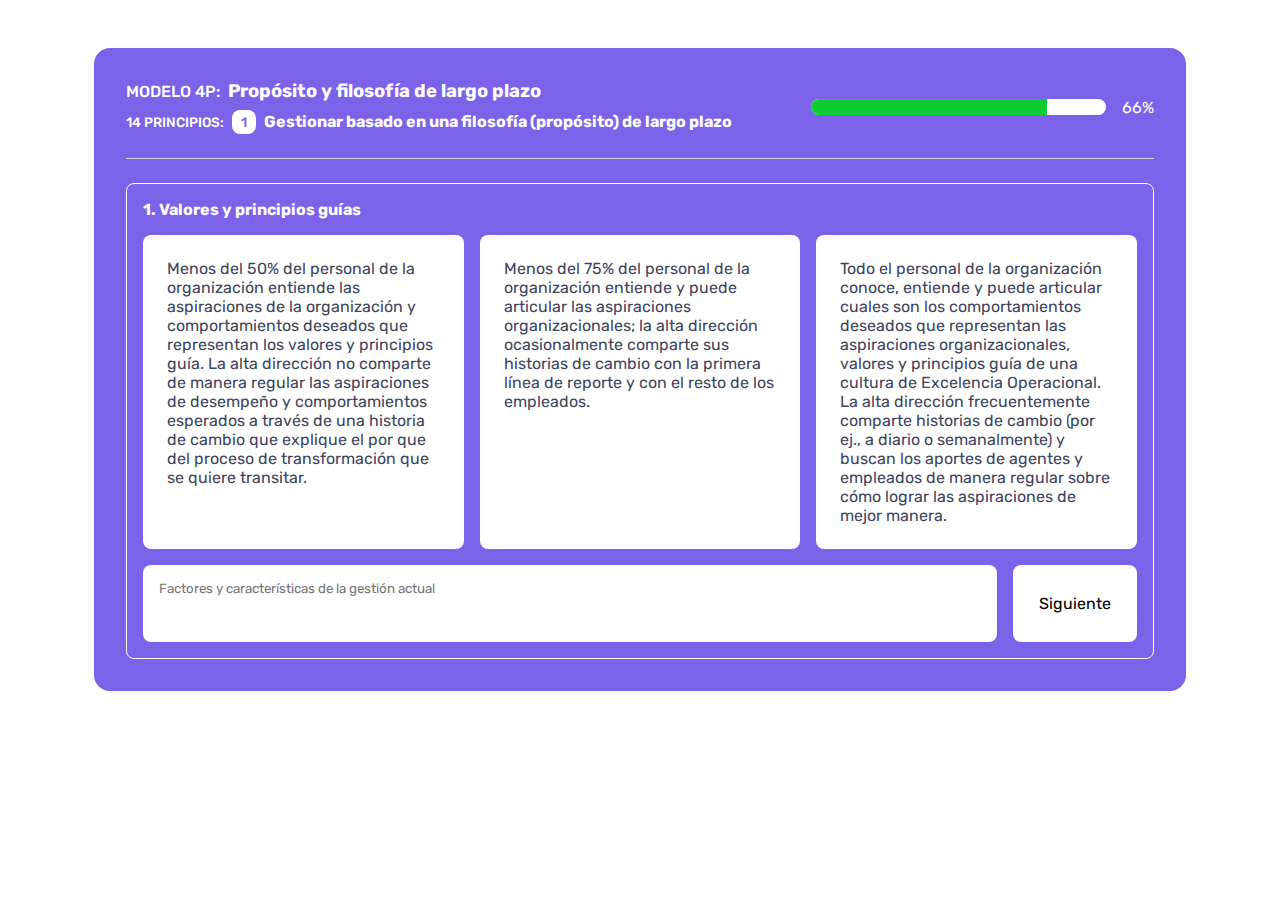
==== index-2.html @ a4218601 "Agregado de colores y glassmorphism" ====
<!DOCTYPE html>
<html lang="es">
<head>
    <meta charset="UTF-8">
    <meta http-equiv="X-UA-Compatible" content="IE=edge">
    <meta name="viewport" content="width=device-width, initial-scale=1.0">
    <title>Formulario</title>
    <link rel="stylesheet" href="./css/main-2.css">
</head>
<body>

    <div class="container">
        <form class="form modelo-1">

            <div class="form-header">
                <div class="form-header-data">
                    <h2 class="modelo">MODELO 4P: <span class="modelo-titulo" id="modelo-1">Propósito y filosofía de largo plazo</span>
                    </h2>
                    <h3 class="principios">
                        14 PRINCIPIOS:
                        <span class="principios-numero">1</span>
                        <span class="principios-titulo">Gestionar basado en una filosofía (propósito) de largo plazo</span>
                    </h3>
                </div>
                <div class="form-header-percentage">
                    <div class="percentage-container">
                        <div class="percentage-bar"></div>
                    </div>
                    <p class="percentage-number">66%</p>
                </div>
            </div>
            <div class="form-body">
                <div class="step">
                    <div class="tema">
                        <h4>1. Valores y principios guías</h4>
                        <div class="comportamientos">
                            <input type="radio" id="valores-y-principios-guias-1" name="valores-y-principios-guias" class="rojo">
                            <label for="valores-y-principios-guias-1">Menos del 50% del personal de la organización entiende las aspiraciones de la organización y comportamientos deseados que representan los valores y principios guía.  La alta dirección no comparte de manera regular las aspiraciones de desempeño y comportamientos esperados a través de una historia de cambio que explique el por que del proceso de transformación que se quiere transitar.</label>
                            <input type="radio" id="valores-y-principios-guias-2" name="valores-y-principios-guias" class="amarillo">
                            <label for="valores-y-principios-guias-2">Menos del 75% del personal de la organización entiende y puede articular las aspiraciones organizacionales; la alta dirección ocasionalmente comparte sus historias de cambio con la primera línea de reporte y con el resto de los empleados.</label>
                            <input type="radio" id="valores-y-principios-guias-3" name="valores-y-principios-guias" class="verde">
                            <label for="valores-y-principios-guias-3">Todo el personal de la organización conoce, entiende y puede articular cuales son los comportamientos deseados que representan las aspiraciones organizacionales, valores y principios guía de una cultura de Excelencia Operacional. La alta dirección frecuentemente comparte historias de cambio (por ej., a diario o semanalmente) y buscan los aportes de agentes y empleados de manera regular sobre cómo lograr las aspiraciones de mejor manera.</label>
                        </div>
                        <div class="comportamientos-2">
                            <textarea name="valores-y-principios-guias-comentario" rows="3" placeholder="Factores y características de la gestión actual"></textarea>
                            <button class="next-step">Siguiente</button>
                        </div>
                    </div>
                </div>
            </div>
        </form>
    </div>

    
    <script src="./js/main.js"></script>
</body>
</html>
---- css/main-2.css ----
@import url('https://fonts.googleapis.com/css2?family=Rubik:wght@300;400;500;600;700;800;900&display=swap');

:root {
    --clr-bg: #ecf2f7;
    
    --clr-light: #fefdff;
    --clr-white: #ffffff;

    --clr-gray: #a0aec0;
    
    --clr-dark: #3e455d;
    --clr-black: #000000;

    --clr-percentage: #0dcd33;

    --clr-modelo-1: #7c62e8;

    --clr-green: #25cd89;
    --clr-yellow: #ead365;
    --clr-red: #e04d4d;
}

* {
    margin: 0;
    padding: 0;
    box-sizing: border-box;
    font-family: 'Rubik', sans-serif;
}

h1, h2, h3, h4, h5, h6, p {
    color: var(--clr-dark);
}

body {
    background-color: var(--clr-white);
    padding-block: 3rem;
}

.container {
    max-width: 1140px;
    padding-inline: 1.5rem;
    margin: 0 auto;
}

.form.modelo-1 {
    --clr-modelo: var(--clr-modelo-1);
    --clr-text: var(--clr-light);
    --clr-gray: #d4d4d4;
}

.form {
    background-color: var(--clr-bg);
    background-color: var(--clr-modelo);
    padding: 2rem;
    border-radius: 1rem;
}

.form h1, .form h2, .form h3, .form h4, .form h5, .form h6, .form p {
    color: var(--clr-text);
}

.form-header {
    display: grid;
    grid-template-columns: 2fr 1fr;
    border-bottom: 1px solid var(--clr-gray);
    padding-bottom: 1.5rem;
    margin-bottom: 1.5rem;
}

.modelo {
    font-size: 1rem;
    font-weight: 500;
    display: flex;
    flex-wrap: wrap;
    align-items: baseline;
    gap: .5rem;
    margin-bottom: .5rem;
}

.modelo-titulo {
    font-weight: 700;
    color: var(--clr-text);
    font-size: 1.15rem;
}

.principios {
    font-size: .85rem;
    font-weight: 500;
    display: flex;
    flex-wrap: wrap;
    align-items: baseline;
    gap: .5rem;
}

.principios-numero {
    width: 1.5rem;
    height: 1.5rem;
    display: flex;
    justify-content: center;
    align-items: center;
    background-color: var(--clr-white);
    color: var(--clr-modelo);
    border-radius: .5rem;
}

.principios-titulo {
    font-weight: 700;
    color: var(--clr-text);
    font-size: 1rem;
}

.form-header-percentage {
    display: flex;
    align-items: center;
    gap: 1rem;
}

.percentage-container {
    height: 1rem;
    background-color: var(--clr-light);
    flex-grow: 1;
    border-radius: 100vmax;
    overflow: hidden;
}

.percentage-bar {
    width: 80%;
    height: 100%;
    background-color: var(--clr-percentage);
    transition: .2s;
    transition-timing-function: ease-in;
}

.comportamientos {
    display: grid;
    grid-template-columns: repeat(3, 1fr);
    gap: 1rem;
}

.comportamientos > input[type=radio] {
    position: absolute;
    width: 0;
    height: 0;
    opacity: 0;
    overflow: hidden;
    pointer-events: none;
}

.comportamientos > input[type=radio] + label {
    padding: 1.5rem;
    background-color: var(--clr-white);
    border-radius: .5rem;
    cursor: pointer;
    color: var(--clr-dark);
    transition: .2s;
}

.comportamientos > input[type=radio] + label:hover {
    padding: 1.5rem;
    background-color: var(--clr-gray);
    cursor: pointer;
}

.comportamientos > input[type=radio].rojo:checked + label {
    background-color: var(--clr-red);
}

.comportamientos > input[type=radio].amarillo:checked + label {
    background-color: var(--clr-yellow);
}

.comportamientos > input[type=radio].verde:checked + label {
    background-color: var(--clr-green);
}

.tema {
    display: flex;
    flex-direction: column;
    gap: 1rem;
    padding: 1rem;
    border: 1px solid var(--clr-text);
    border-radius: .5rem;
    color: var(--clr-bg);
}

.tema textarea {
    background-color: var(--clr-white);
    border: 0;
    border-radius: .5rem;
    color: var(--clr-black);
    padding: 1rem;
    resize: none;
    flex-grow: 1;
}

.tema textarea:focus {
    outline: 0;
}

.tema textarea::placeholder {
    transition: .2s;
}

.tema textarea:focus::placeholder {
    opacity: .3;
}

.comportamientos-2 {
    display: flex;
    gap: 1rem;
}

.next-step {
    border: 0;
    padding: 0 1.5rem;
    border-radius: .5rem;
    font-size: 1rem;
    cursor: pointer;
    transition: .15s;
    background-color: var(--clr-white);
    border: 2px solid white;
}

.next-step:hover {
    background-color: var(--clr-modelo);
    color: var(--clr-white);
}
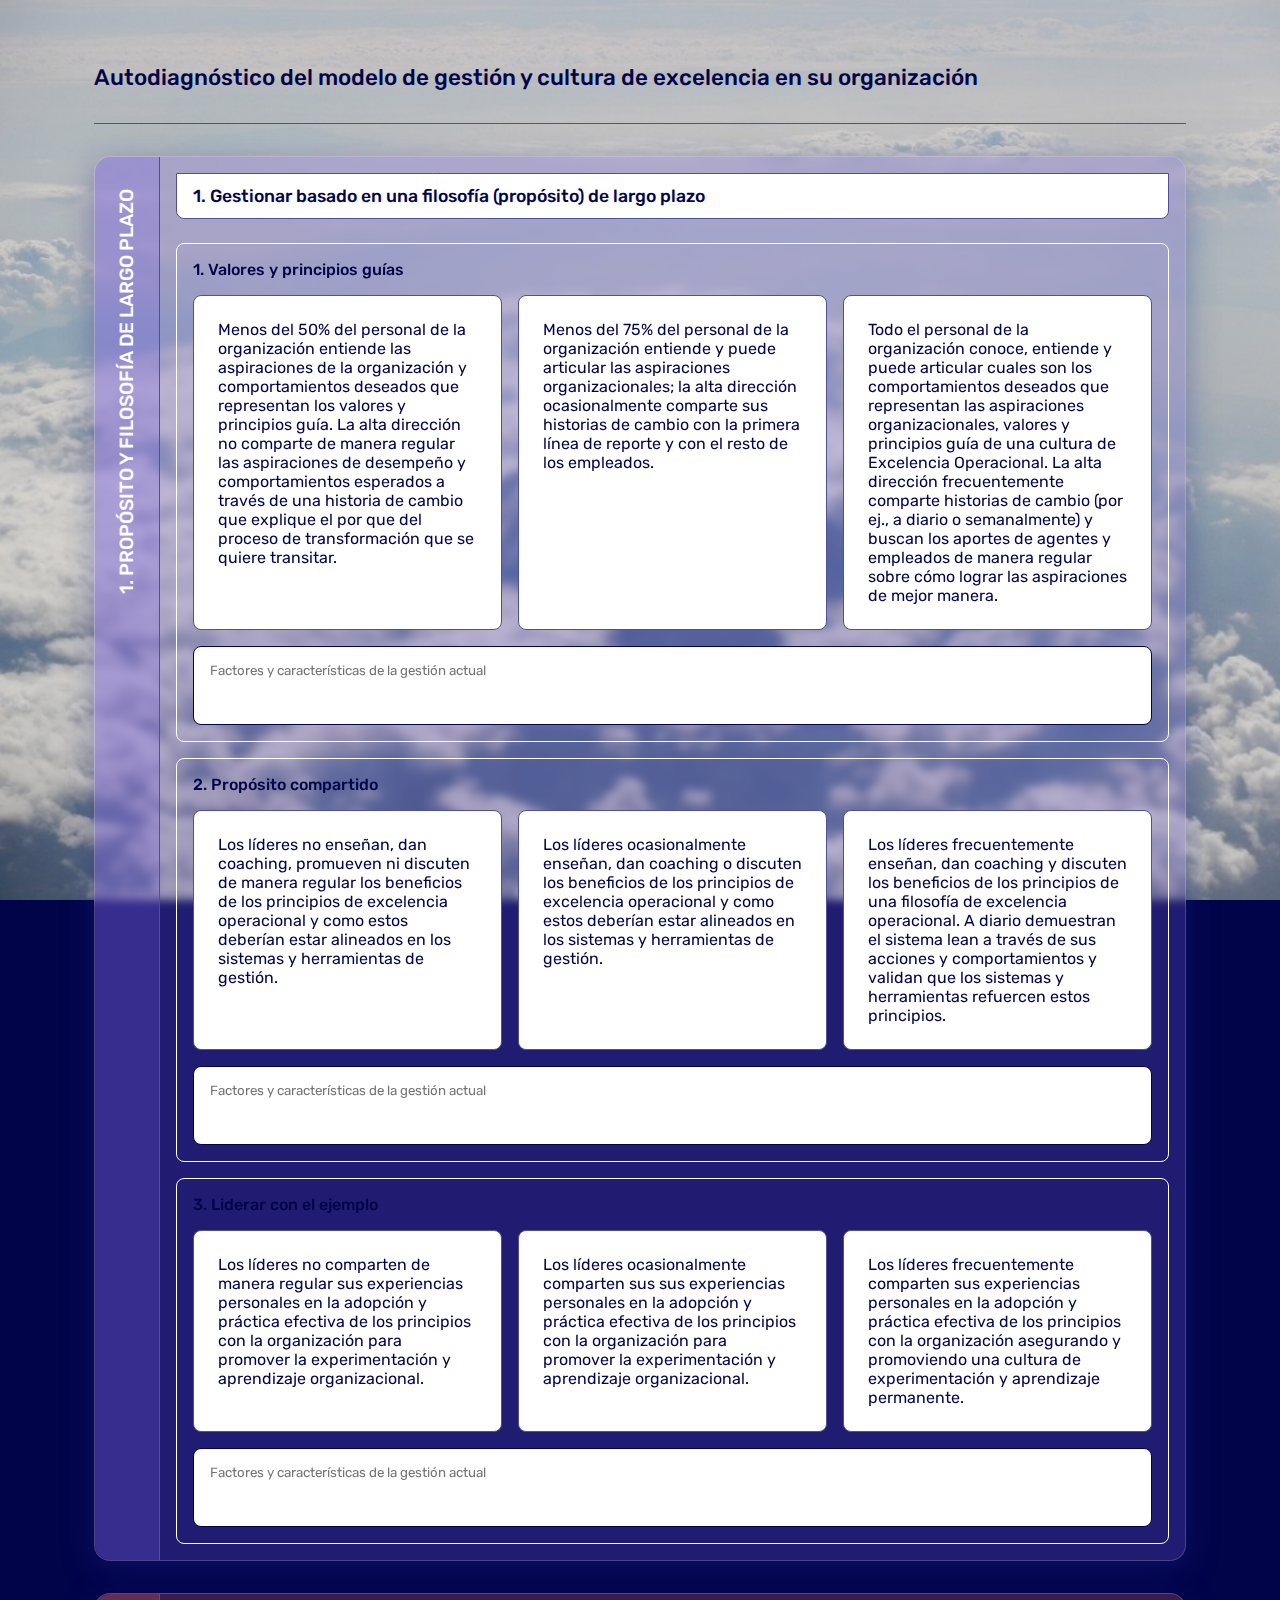
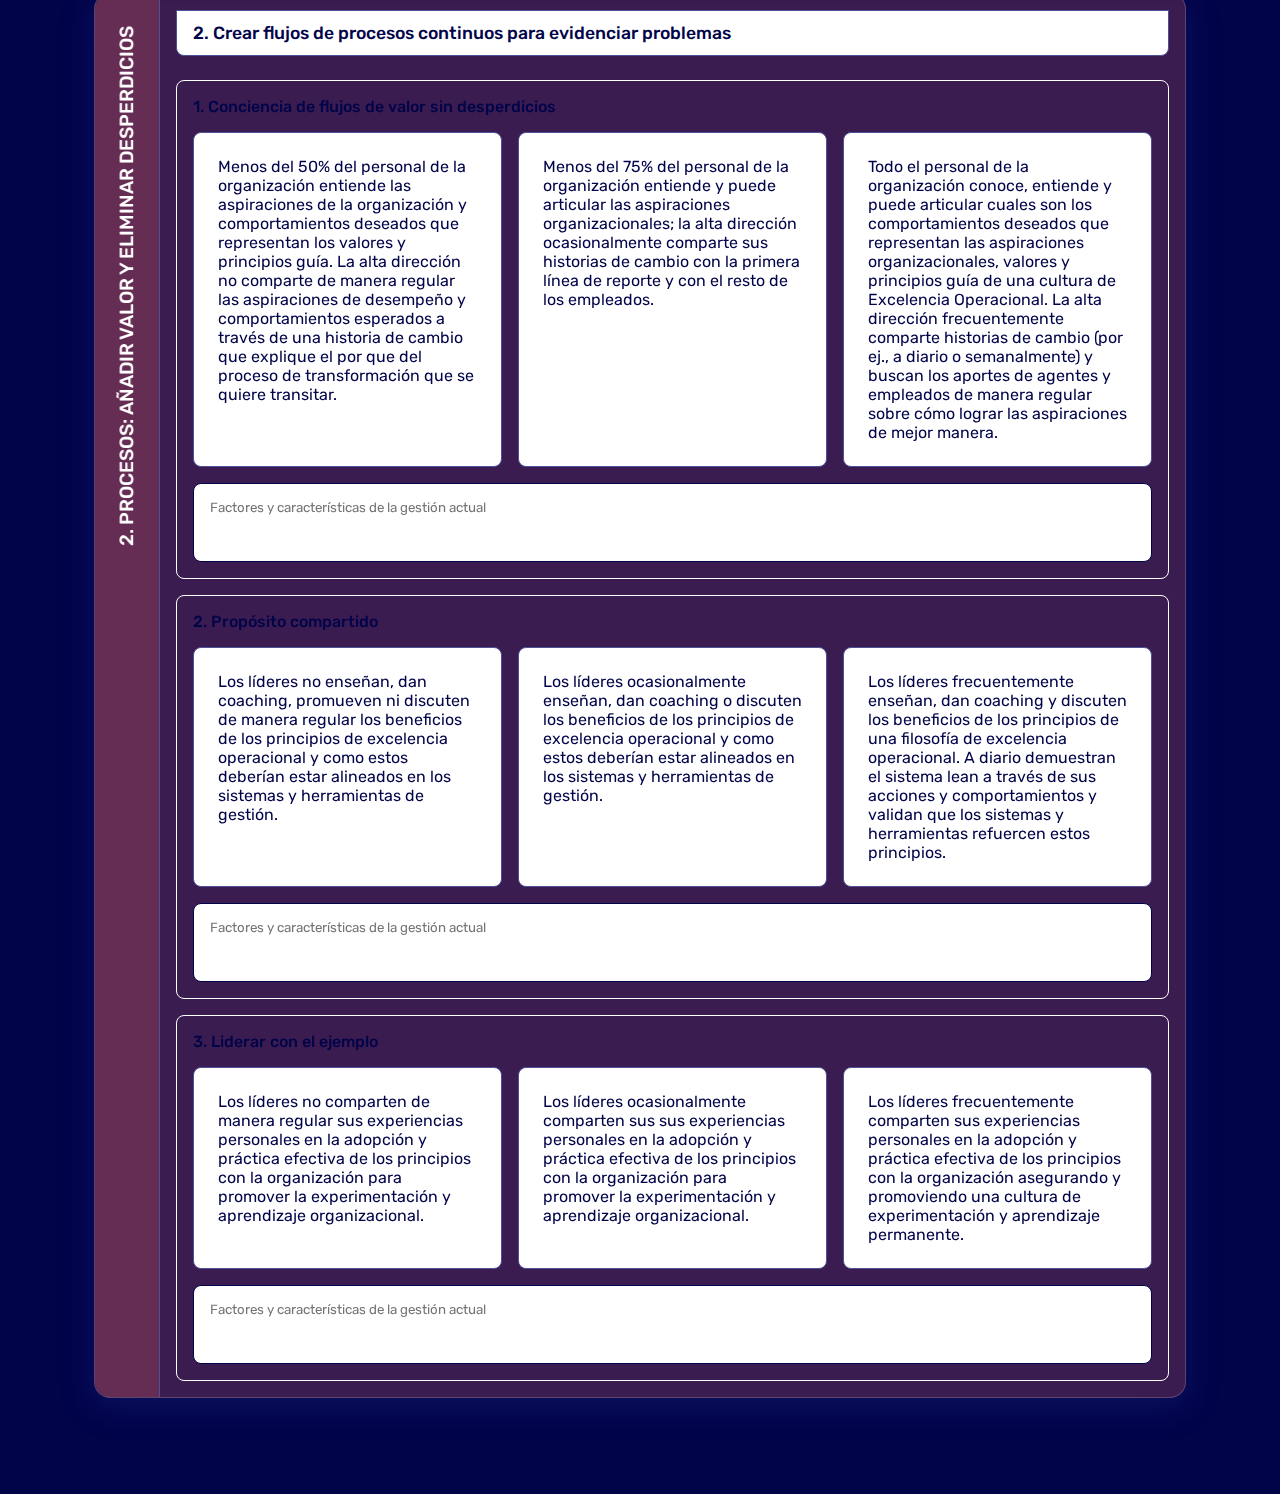
==== commit 1d5a41a7: "Agregado de nuevo HTML y CSS para ver cambios" ====
--- a/index-2.html
+++ b/index-2.html
@@ -10,45 +10,117 @@
 <body>
 
     <div class="container">
-        <form class="form modelo-1">
+        <header class="header">
+            <h1 class="title">Autodiagnóstico del modelo de gestión y cultura de excelencia en su organización</h1>
+        </header>
+        <main>
+            <form class="form" method="post">
 
-            <div class="form-header">
-                <div class="form-header-data">
-                    <h2 class="modelo">MODELO 4P: <span class="modelo-titulo" id="modelo-1">Propósito y filosofía de largo plazo</span>
-                    </h2>
-                    <h3 class="principios">
-                        14 PRINCIPIOS:
-                        <span class="principios-numero">1</span>
-                        <span class="principios-titulo">Gestionar basado en una filosofía (propósito) de largo plazo</span>
-                    </h3>
-                </div>
-                <div class="form-header-percentage">
-                    <div class="percentage-container">
-                        <div class="percentage-bar"></div>
+                <div class="steps-group modelo-1">
+
+                    <div class="modelo">
+                        <h2>1. Propósito y filosofía de largo plazo</h2>
                     </div>
-                    <p class="percentage-number">66%</p>
-                </div>
-            </div>
-            <div class="form-body">
-                <div class="step">
-                    <div class="tema">
-                        <h4>1. Valores y principios guías</h4>
-                        <div class="comportamientos">
-                            <input type="radio" id="valores-y-principios-guias-1" name="valores-y-principios-guias" class="rojo">
-                            <label for="valores-y-principios-guias-1">Menos del 50% del personal de la organización entiende las aspiraciones de la organización y comportamientos deseados que representan los valores y principios guía.  La alta dirección no comparte de manera regular las aspiraciones de desempeño y comportamientos esperados a través de una historia de cambio que explique el por que del proceso de transformación que se quiere transitar.</label>
-                            <input type="radio" id="valores-y-principios-guias-2" name="valores-y-principios-guias" class="amarillo">
-                            <label for="valores-y-principios-guias-2">Menos del 75% del personal de la organización entiende y puede articular las aspiraciones organizacionales; la alta dirección ocasionalmente comparte sus historias de cambio con la primera línea de reporte y con el resto de los empleados.</label>
-                            <input type="radio" id="valores-y-principios-guias-3" name="valores-y-principios-guias" class="verde">
-                            <label for="valores-y-principios-guias-3">Todo el personal de la organización conoce, entiende y puede articular cuales son los comportamientos deseados que representan las aspiraciones organizacionales, valores y principios guía de una cultura de Excelencia Operacional. La alta dirección frecuentemente comparte historias de cambio (por ej., a diario o semanalmente) y buscan los aportes de agentes y empleados de manera regular sobre cómo lograr las aspiraciones de mejor manera.</label>
+                    <div class="steps-group-body">
+                        <div class="principio">
+                            <h3>1. Gestionar basado en una filosofía (propósito) de largo plazo</h3>
                         </div>
-                        <div class="comportamientos-2">
-                            <textarea name="valores-y-principios-guias-comentario" rows="3" placeholder="Factores y características de la gestión actual"></textarea>
-                            <button class="next-step">Siguiente</button>
+                        <div class="temas">
+                            <div class="tema">
+                                <h4>1. Valores y principios guías</h4>
+                                <div class="comportamientos">
+                                    <input type="radio" id="valores-y-principios-guias-1" name="valores-y-principios-guias" class="rojo">
+                                    <label for="valores-y-principios-guias-1">Menos del 50% del personal de la organización entiende las aspiraciones de la organización y comportamientos deseados que representan los valores y principios guía.  La alta dirección no comparte de manera regular las aspiraciones de desempeño y comportamientos esperados a través de una historia de cambio que explique el por que del proceso de transformación que se quiere transitar.</label>
+                                    <input type="radio" id="valores-y-principios-guias-2" name="valores-y-principios-guias" class="amarillo">
+                                    <label for="valores-y-principios-guias-2">Menos del 75% del personal de la organización entiende y puede articular las aspiraciones organizacionales; la alta dirección ocasionalmente comparte sus historias de cambio con la primera línea de reporte y con el resto de los empleados.</label>
+                                    <input type="radio" id="valores-y-principios-guias-3" name="valores-y-principios-guias" class="verde">
+                                    <label for="valores-y-principios-guias-3">Todo el personal de la organización conoce, entiende y puede articular cuales son los comportamientos deseados que representan las aspiraciones organizacionales, valores y principios guía de una cultura de Excelencia Operacional. La alta dirección frecuentemente comparte historias de cambio (por ej., a diario o semanalmente) y buscan los aportes de agentes y empleados de manera regular sobre cómo lograr las aspiraciones de mejor manera.</label>
+                                </div>
+                                <textarea name="valores-y-principios-guias-comentario" rows="3" placeholder="Factores y características de la gestión actual"></textarea>
+                            </div>
+                            <div class="tema">
+                                <h4>2. Propósito compartido</h4>
+                                <div class="comportamientos">
+                                    <input type="radio" id="proposito-compartido-1" name="proposito-compartido" class="rojo">
+                                    <label for="proposito-compartido-1">Los líderes no enseñan, dan coaching, promueven ni discuten de manera regular los beneficios de los principios de excelencia operacional y como estos deberían estar alineados en los sistemas y herramientas de gestión.</label>
+                                    <input type="radio" id="proposito-compartido-2" name="proposito-compartido" class="amarillo">
+                                    <label for="proposito-compartido-2">Los líderes ocasionalmente enseñan, dan coaching o discuten los beneficios de los principios de excelencia operacional y como estos deberían estar alineados en los sistemas y herramientas de gestión.</label>
+                                    <input type="radio" id="proposito-compartido-3" name="proposito-compartido" class="verde">
+                                    <label for="proposito-compartido-3">Los líderes frecuentemente enseñan, dan coaching y discuten los beneficios de los principios de una filosofía de excelencia operacional.  A diario demuestran el sistema lean a través de sus acciones y comportamientos y validan que los sistemas y herramientas refuercen estos principios.</label>
+                                </div>
+                                <textarea name="proposito-compartido-comentario" rows="3" placeholder="Factores y características de la gestión actual"></textarea>
+                            </div>
+                            <div class="tema">
+                                <h4>3. Liderar con el ejemplo</h4>
+                                <div class="comportamientos">
+                                    <input type="radio" id="liderar-con-el-ejemplo-1" name="liderar-con-el-ejemplo" class="rojo">
+                                    <label for="liderar-con-el-ejemplo-1">Los líderes no comparten de manera regular sus experiencias personales en la adopción y práctica efectiva de los principios con la organización para promover la experimentación y aprendizaje organizacional.</label>
+                                    <input type="radio" id="liderar-con-el-ejemplo-2" name="liderar-con-el-ejemplo" class="amarillo">
+                                    <label for="liderar-con-el-ejemplo-2">Los líderes ocasionalmente comparten sus sus experiencias personales en la adopción y práctica efectiva de los principios con la organización para promover la experimentación y aprendizaje organizacional.</label>
+                                    <input type="radio" id="liderar-con-el-ejemplo-3" name="liderar-con-el-ejemplo" class="verde">
+                                    <label for="liderar-con-el-ejemplo-3">Los líderes frecuentemente comparten sus experiencias personales en la adopción y práctica efectiva de los principios con la organización asegurando y promoviendo una cultura de experimentación y aprendizaje permanente.</label>
+                                </div>
+                                <textarea name="liderar-con-el-ejemplo-comentario" rows="3" placeholder="Factores y características de la gestión actual"></textarea>
+                            </div>
                         </div>
                     </div>
+
                 </div>
-            </div>
-        </form>
+
+                <!-- MODELO 2 -->
+                <div class="steps-group modelo-2">
+
+                    <div class="modelo">
+                        <h2>2. Procesos: añadir valor y eliminar desperdicios</h2>
+                    </div>
+                    <div class="steps-group-body">
+                        <div class="principio">
+                            <h3>2. Crear flujos de procesos continuos para evidenciar problemas</h3>
+                        </div>
+                        <div class="temas">
+                            <div class="tema">
+                                <h4>1. Conciencia de flujos de valor sin desperdicios</h4>
+                                <div class="comportamientos">
+                                    <input type="radio" id="valores-y-principios-guias-1" name="valores-y-principios-guias" class="rojo">
+                                    <label for="valores-y-principios-guias-1">Menos del 50% del personal de la organización entiende las aspiraciones de la organización y comportamientos deseados que representan los valores y principios guía.  La alta dirección no comparte de manera regular las aspiraciones de desempeño y comportamientos esperados a través de una historia de cambio que explique el por que del proceso de transformación que se quiere transitar.</label>
+                                    <input type="radio" id="valores-y-principios-guias-2" name="valores-y-principios-guias" class="amarillo">
+                                    <label for="valores-y-principios-guias-2">Menos del 75% del personal de la organización entiende y puede articular las aspiraciones organizacionales; la alta dirección ocasionalmente comparte sus historias de cambio con la primera línea de reporte y con el resto de los empleados.</label>
+                                    <input type="radio" id="valores-y-principios-guias-3" name="valores-y-principios-guias" class="verde">
+                                    <label for="valores-y-principios-guias-3">Todo el personal de la organización conoce, entiende y puede articular cuales son los comportamientos deseados que representan las aspiraciones organizacionales, valores y principios guía de una cultura de Excelencia Operacional. La alta dirección frecuentemente comparte historias de cambio (por ej., a diario o semanalmente) y buscan los aportes de agentes y empleados de manera regular sobre cómo lograr las aspiraciones de mejor manera.</label>
+                                </div>
+                                <textarea name="valores-y-principios-guias-comentario" rows="3" placeholder="Factores y características de la gestión actual"></textarea>
+                            </div>
+                            <div class="tema">
+                                <h4>2. Propósito compartido</h4>
+                                <div class="comportamientos">
+                                    <input type="radio" id="proposito-compartido-1" name="proposito-compartido" class="rojo">
+                                    <label for="proposito-compartido-1">Los líderes no enseñan, dan coaching, promueven ni discuten de manera regular los beneficios de los principios de excelencia operacional y como estos deberían estar alineados en los sistemas y herramientas de gestión.</label>
+                                    <input type="radio" id="proposito-compartido-2" name="proposito-compartido" class="amarillo">
+                                    <label for="proposito-compartido-2">Los líderes ocasionalmente enseñan, dan coaching o discuten los beneficios de los principios de excelencia operacional y como estos deberían estar alineados en los sistemas y herramientas de gestión.</label>
+                                    <input type="radio" id="proposito-compartido-3" name="proposito-compartido" class="verde">
+                                    <label for="proposito-compartido-3">Los líderes frecuentemente enseñan, dan coaching y discuten los beneficios de los principios de una filosofía de excelencia operacional.  A diario demuestran el sistema lean a través de sus acciones y comportamientos y validan que los sistemas y herramientas refuercen estos principios.</label>
+                                </div>
+                                <textarea name="proposito-compartido-comentario" rows="3" placeholder="Factores y características de la gestión actual"></textarea>
+                            </div>
+                            <div class="tema">
+                                <h4>3. Liderar con el ejemplo</h4>
+                                <div class="comportamientos">
+                                    <input type="radio" id="liderar-con-el-ejemplo-1" name="liderar-con-el-ejemplo" class="rojo">
+                                    <label for="liderar-con-el-ejemplo-1">Los líderes no comparten de manera regular sus experiencias personales en la adopción y práctica efectiva de los principios con la organización para promover la experimentación y aprendizaje organizacional.</label>
+                                    <input type="radio" id="liderar-con-el-ejemplo-2" name="liderar-con-el-ejemplo" class="amarillo">
+                                    <label for="liderar-con-el-ejemplo-2">Los líderes ocasionalmente comparten sus sus experiencias personales en la adopción y práctica efectiva de los principios con la organización para promover la experimentación y aprendizaje organizacional.</label>
+                                    <input type="radio" id="liderar-con-el-ejemplo-3" name="liderar-con-el-ejemplo" class="verde">
+                                    <label for="liderar-con-el-ejemplo-3">Los líderes frecuentemente comparten sus experiencias personales en la adopción y práctica efectiva de los principios con la organización asegurando y promoviendo una cultura de experimentación y aprendizaje permanente.</label>
+                                </div>
+                                <textarea name="liderar-con-el-ejemplo-comentario" rows="3" placeholder="Factores y características de la gestión actual"></textarea>
+                            </div>
+                        </div>
+                    </div>
+
+                </div>
+
+            </form>
+        </main>
     </div>
 
     
--- a/css/main-2.css
+++ b/css/main-2.css
@@ -1,23 +1,22 @@
+@import url('https://fonts.googleapis.com/css2?family=Poppins:wght@300;400;500;600;700;800;900&display=swap');
 @import url('https://fonts.googleapis.com/css2?family=Rubik:wght@300;400;500;600;700;800;900&display=swap');
 
 :root {
-    --clr-bg: #ecf2f7;
-    
-    --clr-light: #fefdff;
-    --clr-white: #ffffff;
-
-    --clr-gray: #a0aec0;
-    
-    --clr-dark: #3e455d;
-    --clr-black: #000000;
-
-    --clr-percentage: #0dcd33;
-
-    --clr-modelo-1: #7c62e8;
+    --clr-bg: #02044a;
+    --clr-text: #fff;
+    --clr-white: #fff;
+    --clr-black: #02044a;
+    --clr-gray: #bfbfbf;
+    --clr-gray-sec: #4f5196;
 
     --clr-green: #25cd89;
     --clr-yellow: #ead365;
     --clr-red: #e04d4d;
+
+    --clr-modelo-1: rgba(125, 98, 232, 0.25);
+    --clr-modelo-2: rgba(232, 98, 98, 0.25);
+    --clr-modelo-3: rgba(232, 158, 98, 0.25);
+    --clr-modelo-4: rgba(152, 232, 98, 0.25);
 }
 
 * {
@@ -27,108 +26,159 @@
     font-family: 'Rubik', sans-serif;
 }
 
-h1, h2, h3, h4, h5, h6, p {
-    color: var(--clr-dark);
-}
-
 body {
-    background-color: var(--clr-white);
-    padding-block: 3rem;
+    background-color: var(--clr-bg);
+    color: var(--clr-text);
+    padding-block: 4rem;
+    background-image: url("../img/bg.jpg");
+    background-size: cover;
+    background-position: center;
+    background-attachment: fixed;
 }
 
 .container {
-    max-width: 1140px;
+    width: 1140px;
+    max-width: 100%;
     padding-inline: 1.5rem;
     margin: 0 auto;
 }
 
-.form.modelo-1 {
-    --clr-modelo: var(--clr-modelo-1);
-    --clr-text: var(--clr-light);
-    --clr-gray: #d4d4d4;
+.header {
+    padding-bottom: 2rem;
+    border-bottom: 1px solid var(--clr-gray-sec);
+}
+
+.title {
+    font-size: 1.4rem;
+    font-weight: 500;
+    color: var(--clr-black);
 }
 
 .form {
-    background-color: var(--clr-bg);
-    background-color: var(--clr-modelo);
-    padding: 2rem;
+    padding-block: 2rem;
+    display: flex;
+    flex-direction: column;
+    gap: 2rem;
+}
+
+.steps-group {
+    display: grid;
+    grid-template-columns: 4rem 1fr;
+    border: 1px solid var(--clr-gray-sec);
     border-radius: 1rem;
-}
-
-.form h1, .form h2, .form h3, .form h4, .form h5, .form h6, .form p {
-    color: var(--clr-text);
-}
-
-.form-header {
-    display: grid;
-    grid-template-columns: 2fr 1fr;
-    border-bottom: 1px solid var(--clr-gray);
-    padding-bottom: 1.5rem;
+    background: rgba( 255, 255, 255, 0.25 );
+    box-shadow: 0 8px 32px 0 rgba( 31, 38, 135, 0.37 );
+    backdrop-filter: blur( 4px );
+    -webkit-backdrop-filter: blur( 4px );
+    border: 1px solid rgba( 255, 255, 255, 0.18 );
+}
+
+.modelo-1 {
+    background-color: var(--clr-modelo-1);
+}
+
+.modelo-2 {
+    background-color: var(--clr-modelo-2);
+}
+
+.modelo-3 {
+    background-color: var(--clr-modelo-3);
+}
+
+.modelo-4 {
+    background-color: var(--clr-modelo-4);
+}
+
+.modelo {
+    display: flex;
+    align-items: start;
+    justify-content: center;
+    padding: 2rem 1rem;
+    background-color: var(--clr-white);
+    color: var(--clr-black);
+    border-radius: 1rem 0 0 1rem;
+}
+
+.modelo-1 .modelo {
+    background-color: var(--clr-modelo-1);
+    color: var(--clr-white);
+}
+
+.modelo-2 .modelo {
+    background-color: var(--clr-modelo-2);
+    color: var(--clr-white);
+}
+
+.modelo-3 .modelo {
+    background-color: var(--clr-modelo-3);
+    color: var(--clr-white);
+}
+
+.modelo-4 .modelo {
+    background-color: var(--clr-modelo-4);
+    color: var(--clr-white);
+}
+
+.modelo h2 {
+    font-weight: 500;
+    font-size: 1.2rem;
+    writing-mode: vertical-lr;
+    transform: rotateZ(180deg);
+    line-height: 1;
+    position: sticky;
+    top: 2rem;
+    text-transform: uppercase;
+}
+
+.steps-group-body {
+    padding: 1rem;
+    border-left: 1px solid var(--clr-gray-sec);
+}
+
+
+.principio {
+    position: sticky;
+    top: 0;
+    padding: .75rem 1rem;
+    border-radius: 0 0 .5rem .5rem;
     margin-bottom: 1.5rem;
-}
-
-.modelo {
+    border: 1px solid var(--clr-gray-sec);
+    background-color: var(--clr-white);
+    color: var(--clr-black);
+}
+
+/* .principio {
+    background: rgba( 255, 255, 255, 0.25 );
+    box-shadow: 0 8px 32px 0 rgba( 31, 38, 135, 0.37 );
+    backdrop-filter: blur( 4px );
+    -webkit-backdrop-filter: blur( 4px );
+    border: 1px solid rgba( 255, 255, 255, 0.18 );
+} */
+
+.principio h3 {
+    font-weight: 500;
+    font-size: 1.1rem;
+}
+
+.temas {
+    display: flex;
+    flex-direction: column;
+    gap: 1rem;
+}
+
+.tema {
+    display: flex;
+    flex-direction: column;
+    gap: 1rem;
+    padding: 1rem;
+    border: 1px solid var(--clr-text);
+    border-radius: .5rem;
+    color: var(--clr-bg);
+}
+
+.tema h4 {
     font-size: 1rem;
     font-weight: 500;
-    display: flex;
-    flex-wrap: wrap;
-    align-items: baseline;
-    gap: .5rem;
-    margin-bottom: .5rem;
-}
-
-.modelo-titulo {
-    font-weight: 700;
-    color: var(--clr-text);
-    font-size: 1.15rem;
-}
-
-.principios {
-    font-size: .85rem;
-    font-weight: 500;
-    display: flex;
-    flex-wrap: wrap;
-    align-items: baseline;
-    gap: .5rem;
-}
-
-.principios-numero {
-    width: 1.5rem;
-    height: 1.5rem;
-    display: flex;
-    justify-content: center;
-    align-items: center;
-    background-color: var(--clr-white);
-    color: var(--clr-modelo);
-    border-radius: .5rem;
-}
-
-.principios-titulo {
-    font-weight: 700;
-    color: var(--clr-text);
-    font-size: 1rem;
-}
-
-.form-header-percentage {
-    display: flex;
-    align-items: center;
-    gap: 1rem;
-}
-
-.percentage-container {
-    height: 1rem;
-    background-color: var(--clr-light);
-    flex-grow: 1;
-    border-radius: 100vmax;
-    overflow: hidden;
-}
-
-.percentage-bar {
-    width: 80%;
-    height: 100%;
-    background-color: var(--clr-percentage);
-    transition: .2s;
-    transition-timing-function: ease-in;
 }
 
 .comportamientos {
@@ -148,80 +198,67 @@
 
 .comportamientos > input[type=radio] + label {
     padding: 1.5rem;
-    background-color: var(--clr-white);
+    border: 1px solid var(--clr-gray-sec);
     border-radius: .5rem;
     cursor: pointer;
-    color: var(--clr-dark);
+    background-color: var(--clr-white);
     transition: .2s;
 }
 
 .comportamientos > input[type=radio] + label:hover {
     padding: 1.5rem;
+    border: 1px solid var(--clr-gray);
     background-color: var(--clr-gray);
     cursor: pointer;
 }
 
 .comportamientos > input[type=radio].rojo:checked + label {
     background-color: var(--clr-red);
+    border-color: var(--clr-red);
 }
 
 .comportamientos > input[type=radio].amarillo:checked + label {
     background-color: var(--clr-yellow);
+    border-color: var(--clr-yellow);
 }
 
 .comportamientos > input[type=radio].verde:checked + label {
     background-color: var(--clr-green);
-}
-
-.tema {
-    display: flex;
-    flex-direction: column;
-    gap: 1rem;
-    padding: 1rem;
-    border: 1px solid var(--clr-text);
-    border-radius: .5rem;
-    color: var(--clr-bg);
+    border-color: var(--clr-green);
 }
 
 .tema textarea {
     background-color: var(--clr-white);
-    border: 0;
+    border: 1px solid var(--clr-black);
     border-radius: .5rem;
     color: var(--clr-black);
     padding: 1rem;
     resize: none;
-    flex-grow: 1;
 }
 
 .tema textarea:focus {
     outline: 0;
-}
-
-.tema textarea::placeholder {
-    transition: .2s;
-}
-
-.tema textarea:focus::placeholder {
-    opacity: .3;
-}
-
-.comportamientos-2 {
-    display: flex;
-    gap: 1rem;
-}
-
-.next-step {
-    border: 0;
-    padding: 0 1.5rem;
-    border-radius: .5rem;
-    font-size: 1rem;
-    cursor: pointer;
-    transition: .15s;
-    background-color: var(--clr-white);
-    border: 2px solid white;
-}
-
-.next-step:hover {
-    background-color: var(--clr-modelo);
-    color: var(--clr-white);
+    border: 1px solid var(--clr-black);
+}
+
+@media screen and (max-width: 768px) {
+    body {
+        padding-block: 2rem;
+    }
+
+    .comportamientos {
+        grid-template-columns: 1fr;
+    }
+
+    .steps-group {
+        grid-template-columns: 3rem 1fr;
+    }
+
+    .modelo h2 {
+        font-size: 1.1rem;
+    }
+
+    .principio h3 {
+        font-size: 1rem;
+    }
 }